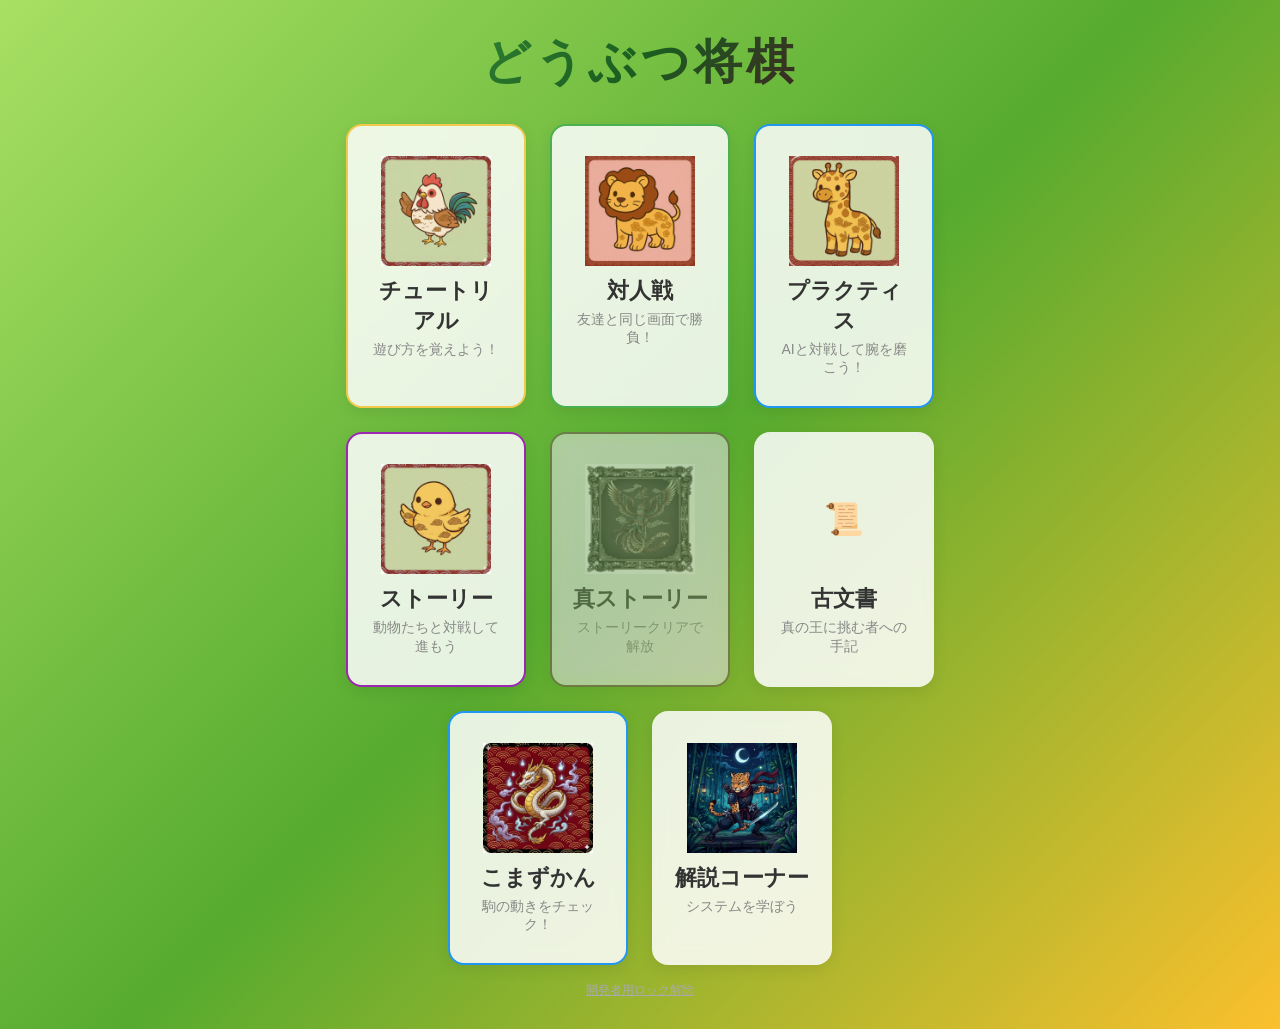
==== Unity/src/DoubutuShogi.html @ 7feb9b8e "Add files via upload 初回アップロード" ====
<!DOCTYPE html>
<html lang="ja">

<head>
    <meta charset="UTF-8">
    <meta name="viewport" content="width=device-width, initial-scale=1.0">
    <title>どうぶつ将棋</title>
    <link rel="stylesheet" href="css/base.css">
    <link rel="stylesheet" href="css/title.css">
    <link rel="stylesheet" href="css/story.css">
    <link rel="stylesheet" href="css/game.css">
    <link rel="stylesheet" href="css/helpers.css">
    <link rel="stylesheet" href="css/tutorial.css">
    <link rel="stylesheet" href="css/gacha.css">
    <link rel="stylesheet" href="css/encyclopedia.css">
    <link rel="stylesheet" href="css/modal.css">
    <link rel="stylesheet" href="css/animations.css">
    <link rel="stylesheet" href="css/layout.css">
    <link rel="stylesheet" href="css/ancient.css">
</head>

<body>
    <!-- タイトル画面 -->
    <div class="title-screen" id="titleScreen">
        <div class="title-title">どうぶつ将棋</div>
        <div class="modes-container">
            <div class="mode-card tutorial" onclick="startTutorialMode()">
                <div class="icon-wrapper">
                    <img src="../assets/images/tikin.webp" alt="Hen">
                </div>
                <div class="mode-label">チュートリアル</div>
                <div class="mode-desc">遊び方を覚えよう！</div>
            </div>
            <div class="mode-card pvp" onclick="startGame('PvP')">
                <div class="icon-wrapper">
                    <img src="../assets/images/lion.webp" alt="Lion">
                </div>
                <div class="mode-label">対人戦</div>
                <div class="mode-desc">友達と同じ画面で勝負！</div>
            </div>
            <div class="mode-card pvai" onclick="showAiLevelSelect()">
                <div class="icon-wrapper">
                    <img src="../assets/images/kirin.webp" alt="Giraffe">
                </div>
                <div class="mode-label">プラクティス</div>
                <div class="mode-desc">AIと対戦して腕を磨こう！</div>
            </div>
            <div class="mode-card story" onclick="startStoryMode()">
                <div class="icon-wrapper">
                    <img src="../assets/images/hiyo.webp" alt="Chick">
                </div>
                <div class="mode-label">ストーリー</div>
                <div class="mode-desc">動物たちと対戦して進もう</div>
            </div>
            <div class="mode-card true-story locked" id="trueStoryCard" onclick="startTrueStoryMode()">
                <div class="icon-wrapper">
                    <!-- アイコンは仮でゴッドを配置 -->
                    <img src="../assets/images/god.webp" alt="God">
                </div>
                <div class="mode-label">真ストーリー</div>
                <div class="mode-desc">ストーリークリアで解放</div>
            </div>

            <div class="mode-card document" onclick="showAncientDocument()">
                <div class="icon-wrapper" style="font-size: 2rem;">📜</div>
                <div class="mode-label">古文書</div>
                <div class="mode-desc">真の王に挑む者への手記</div>
            </div>


            <div class="mode-card encyclopedia" onclick="showEncyclopedia()">
                <div class="icon-wrapper">
                    <img src="../assets/images/ryuou.webp" alt="Ryuo">
                </div>
                <div class="mode-label">こまずかん</div>
                <div class="mode-desc">駒の動きをチェック！</div>
            </div>
            <div class="mode-card guide" onclick="showGuideScreen()">
                <div class="icon-wrapper">
                    <img src="../assets/images/ninja_leopard.webp" alt="Guide">
                </div>
                <div class="mode-label">解説コーナー</div>
                <div class="mode-desc">システムを学ぼう</div>
            </div>
        </div>
        <div class="dev-unlock-area">
            <span class="dev-unlock-link"
                onclick="devUnlock()">開発者用ロック解除</span>
        </div>
    </div>

    <!-- ストーリー進行画面 -->
    <div class="story-screen" id="storyScreen" style="display: none;">
        <h2 id="storyStageTitle" class="story-stage-title">ステージ 1</h2>
        <h3 id="storyEnemyName" class="story-enemy-name">対戦相手の名前</h3>
        <img id="storyEnemyImg" class="story-enemy-img" src="" alt="敵の画像">
        <div class="story-message" id="storyMessage">ここにセリフが入ります。</div>
        <div id="storyCondition" class="story-condition">状況説明がここに入ります</div>
        
        <!-- Helper Selection -->
        <div id="helperSelectionArea" class="helper-selection-area">
            <p id="helperSelectionTitle" class="helper-selection-title">助っ人を選択（最大3つ）</p>
            <div id="helperPool" class="helper-pool">
                <!-- Dynamically populated -->
            </div>
            <div class="helper-selection-status" id="helperSelectionStatus">
                選択中: <span id="selectedHelperCount">0</span> / 3
            </div>
        </div>

        <div class="story-buttons-row">
            <button class="mode-btn story-action-btn" id="storyActionBtn"
                onclick="startStoryBattle()">勝負開始！</button>
            <button class="mode-btn story-alt-btn" id="storyAltBtn"
                style="display: none;">
                別の選択肢
            </button>
            <button class="mode-btn story-back-btn"
                onclick="showTitleScreen()">タイトルへ</button>
        </div>
    </div>

    <!-- AIレベル選択画面 -->
    <div class="level-screen" id="aiLevelScreen" style="display: none;">
        <h2 class="ai-level-title">AIのレベルを選んでください</h2>
        <div class="ai-level-list">
            <button class="level-btn l1" onclick="startFreeAi(1)">レベル 1（弱い）</button>
            <button class="level-btn l2" onclick="startFreeAi(2)">レベル 2（普通）</button>
            <button class="level-btn l3" onclick="startFreeAi(3)">レベル 3（強い）</button>
            <button class="level-btn l4" onclick="startFreeAi(4)">レベル 4（最強）</button>
        </div>
        <button class="level-btn back" onclick="showTitleScreen()">もどる</button>
    </div>

    <!-- ゲーム画面 -->
    <div class="game-container" id="gameContainer">
        
        <!-- チュートリアル：重ならないように上部に配置 -->
        <div id="tutorialOverlay" class="tutorial-panel" style="display: none;">
            <div id="tutorialMessage" class="tutorial-msg">チュートリアルのメッセージがここに出ます</div>
            <button id="tutorialNextBtn" class="tutorial-btn" onclick="nextTutorialStep()">次へ</button>
        </div>

        <div class="main-layout">

        <!-- 左サイドパネル (相手) -->
        <div class="side-panel side-panel-layout">
            <div class="turn-display p2-color turn-label-p2" id="turnLabel2">Player 2 (AI) の番</div>
            <!-- Player 2 (Top) Hand -->
            <div class="hand" id="hand2"></div>
        </div>

        <!-- 中央パネル (盤面とコントロール) -->
        <div class="center-panel center-panel-layout">
            <h1 class="game-title">どうぶつ将棋</h1>


            <div class="turn-display turn-display-main" id="turnDisplay"></div>

            <div class="board-wrapper">
                <div class="board" id="board"></div>
                <div id="boardMessageOverlay"></div>
            </div>

            <div class="game-buttons-area">
                <button class="reset-btn" id="btnRestart" onclick="initGame()">やり直す</button>
                <button class="reset-btn btn-back-to-title"
                    onclick="showTitleScreen()">タイトルに戻る</button>
            </div>
        </div>

        <!-- 右サイドパネル (あなた) -->
        <div class="side-panel side-panel-layout">
            <div class="turn-display p1-color turn-label-p1" id="turnLabel1">Player 1 (あなた) の番</div>
            <!-- Player 1 (Bottom) Hand -->
            <div class="hand" id="hand1"></div>

            <!-- True Story Mode Helpers -->
            <div class="helpers-container helpers-panel" id="helpersContainer">
                <button class="helper-btn" id="btnHelperChick" onclick="useHelper('superChick')"
                    data-tooltip="ひよこ3羽を持ち駒に即追加！物量で攻めよう">
                    <span class="helper-icon">🐣x3</span>
                    スーパーヒヨコ<br>大作戦
                </button>
                <button class="helper-btn" id="btnHelperEradicate" onclick="useHelper('eradicate')"
                    data-tooltip="敵の駒(ライオン以外)を1つ選んで消去。ターン継続">
                    <span class="helper-icon">💥</span>
                    ライオンの<br>滅却
                </button>
                <button class="helper-btn" id="btnHelperPhoenix" onclick="useHelper('phoenix')"
                    data-tooltip="自分のひよこを即にわとりに進化。ターン継続">
                    <span class="helper-icon">🔥</span>
                    フェニックス<br>の羽
                </button>
            </div>

            <!-- True Story Level 4 Exclusive Helpers -->
            <div class="helpers-container helpers-panel" id="level4HelpersContainer">
                <button class="helper-btn" id="btnHelperAwaken" onclick="useHelper('awaken')"
                    data-tooltip="自分のライオンに1度だけ復活能力を付与">
                    <span class="helper-icon">👑</span>
                    王の覚醒<br>（復活付与）
                </button>
                <button class="helper-btn" id="btnHelperTimeStop" onclick="useHelper('timeStop')"
                    data-tooltip="連続でもう一度自分のターンになる！">
                    <span class="helper-icon">⏳</span>
                    神の砂時計
                </button>
                <button class="helper-btn" id="btnHelperReunion" onclick="useHelper('reunion')"
                    data-tooltip="きりん＋ぞうを即持ち駒に追加！">
                    <span class="helper-icon">👪</span>
                    リユニオン<br>（仲間召喚）
                </button>
            </div>
            <!-- Gacha Stock -->
            <div class="gacha-stock-area" id="gachaStockContainer" style="display: none;">
                <div class="stock-title">ガチャストック</div>
                <div class="stock-count-wrap">
                    <span id="gachaStockCount" class="stock-num">0</span>
                    <span class="stock-max" id="maxGachaStock">/ 3</span>
                </div>
                <button class="gacha-use-btn" id="btnUseGachaStock" onclick="useGachaFromStock()">
                    ガチャを回す！
                </button>
            </div>
        </div> <!-- End of right side-panel -->

        </div>

        <!-- 盤面中央メッセージ用 -->
        <div id="messageBoard" class="message-board"></div>
    </div>

    <!-- ガチャ画面 -->
    <div class="story-screen gacha-screen-inner" id="gachaScreen" style="display: none;">
        <h2 id="gachaTitle" class="gacha-title">🎰 コマガチャ 🎰</h2>
        <p id="gachaDesc" class="gacha-desc">次のステージの持ち駒を獲得しよう！</p>
        <div id="gachaResult" class="gacha-result-display">
        </div>
        <div id="gachaResultName" class="gacha-result-name"></div>
        <div id="gachaResultRarity" class="gacha-result-rarity"></div>
        <div id="gachaRollArea" class="gacha-roll-area">
            <button class="mode-btn gacha-roll-btn" id="gachaRollBtn" onclick="rollGacha()">
                ガチャを引く！
            </button>
            <button class="mode-btn gacha-next-btn" id="gachaNextBtn" onclick="proceedAfterGacha()">
                次のステージへ →
            </button>
        </div>
        <div class="gacha-rates-box">
            <b>排出率：</b> ひよこ 40% / ぞう 25% / キリン 15% / 幽霊にわとり 9% / 忍者ヒョウ 4% / タカ 4% / ナイト 2% / 竜王 1%
        </div>
    </div>

    <!-- こまずかん画面 -->
    <div class="story-screen encyclopedia-screen-inner" id="encyclopediaScreen" style="display: none;">
        <h2 class="encyclopedia-title">こまずかん</h2>
        <div class="encyclopedia-layout">
            <!-- 駒リスト -->
            <div id="pieceList" class="encyclopedia-list"></div>
            <!-- 駒詳細 -->
            <div id="pieceDetail" class="encyclopedia-detail"></div>
        </div>
        <button class="mode-btn guide-back-btn" style="margin-top: 15px;" onclick="showTitleScreen()">タイトルへ</button>
    </div>

    <!-- 解説コーナー画面 -->
    <div class="story-screen guide-screen-inner" id="guideScreen" style="display: none;">
        <h2 class="guide-title">📖 解説コーナー 📖</h2>
        
        <div class="guide-content">
            <h3 class="guide-section-gacha">ガチャシステムとは？</h3>
            <p>
                ストーリーモードや真ストーリーモードをクリアすると「ガチャ」を引くことができます。<br>
                ガチャからは、次のステージで最初から手駒として使える「特別な駒」が排出されます。<br>
                敗北時にも「お詫びガチャストック」として獲得できる場合があります。
            </p>
            <ul class="guide-rates-list">
                <li><b>排出率の目安：</b></li>
                <li>ひよこ (40%) / ぞう (25%) / きりん (15%)</li>
                <li>幽霊にわとり (9%) / 忍者ヒョウ (4%) / タカ (4%) / ナイト (2%) / 竜王 (1%)</li>
            </ul>

            <h3 class="guide-section-helper">助っ人システムとは？</h3>
            <p>
                「真ストーリーモード」などで、あらかじめ選んでおいた「助っ人能力」を対局中に強力なサポートとして発動できます。<br>
                各能力は、1回の対局につき1度だけ使用可能です。（自分のターンに右側のボタンから発動します）
            </p>

            <table class="guide-helper-table">
                <tr>
                    <th class="col-name">能力名 (アイコン)</th>
                    <th>効果の詳細</th>
                </tr>
                <tr>
                    <td><b>スーパーヒヨコ大作戦 (🐣x3)</b></td>
                    <td>即座に「ひよこ」3羽を持ち駒に追加します！怒涛の物量作戦が可能に。</td>
                </tr>
                <tr>
                    <td><b>ライオンの滅却 (💥)</b></td>
                    <td>盤上にある<b>敵の駒（ライオン以外）を1つ選んで消し去る</b>ことができます。発動後も自分のターンは続きます。</td>
                </tr>
                <tr>
                    <td><b>フェニックスの羽 (🔥)</b></td>
                    <td>盤上にある自分の「ひよこ」を1つ選んで、即座に「にわとり」に進化させます。発動後も自分のターンは続きます。</td>
                </tr>
                <tr>
                    <td><b>王の覚醒 (👑)</b></td>
                    <td>自分のライオンに<b>「復活」</b>能力を付与します。取られても1度だけ、一番奥の列（復活点）に復活します！</td>
                </tr>
                <tr>
                    <td><b>神の砂時計 (⏳)</b></td>
                    <td>敵の時間を止め、<b>連続でもう一度自分のターン</b>になります！</td>
                </tr>
                <tr>
                    <td><b>リユニオン (👪)</b></td>
                    <td>即座に「きりん」と「ぞう」を持ち駒に追加します。頼もしい仲間が応援に駆けつけます！</td>
                </tr>
            </table>
        </div>
        
        <button class="mode-btn guide-back-btn" onclick="showTitleScreen()">タイトルへ</button>
    </div>

    <!-- 古文書画面（攻略ヒント） -->
    <div class="story-screen ancient-doc-screen-inner" id="ancientDocumentScreen" style="display: none;">
        <h2 class="ancient-doc-title">～ 禁断の古文書 ～</h2>
        <div class="ancient-doc-content">
            <div class="ancient-doc-chapter">
                <h3>第一章：闇の咆哮（ダークフェニックス男）</h3>
                <p>「奴らは『4の刻』ごとに前方に地獄の業火を放つ。ライオンの正面および周囲には絶対に近づいてはならない。だが、奴らの仲間は炎に耐性があるようだ……」</p>
            </div>
            <div class="ancient-doc-chapter">
                <h3>第二章：不死の翼（真フェニックス男）</h3>
                <p>「あの獣は一度討ち取っても、生命の源（初期配置のハートのマス）へと即座に舞い戻り蘇る。完全に息の根を止めるには、二度の決着が必要となる……」</p>
            </div>
            <div class="ancient-doc-chapter">
                <h3>第三章：次元の裁き（真なる王たち）</h3>
                <p>「最深部の王は、幽霊鳥の完璧な護衛陣に守られている。さらに『3の刻』ごとに、己と同じ縦列・横列にある全てを次元の彼方へ消し去る。真っ向勝負は無謀だ……」</p>
            </div>
            <div class="ancient-doc-chapter">
                <h3>第四章：残された希望</h3>
                <p>「時を止める砂時計と、盤上の脅威を直接消し去る力が鍵となる。事前に『空から急襲するタカ』や『障害物を飛び越えるナイト』を揃え、裁きが下る前に一気に王を討て。」</p>
            </div>
        </div>
        <button class="mode-btn guide-back-btn" onclick="showTitleScreen()">タイトルへ戻る</button>
    </div>

    <!-- カスタムモーダル -->
    <div id="customModalOverlay" role="dialog" aria-modal="true">
        <div id="customModalBox">
            <div id="customModalTitle"></div>
            <div id="customModalBody"></div>
            <input id="customModalInput" type="password" placeholder=""
                class="modal-input"
                onkeydown="if(event.key==='Enter') submitModal()">
            <div class="modal-buttons-row">
                <button id="customModalClose" onclick="closeModal()">OK</button>
                <button id="customModalSubmit" onclick="submitModal()"
                    class="modal-submit-btn">送信</button>
            </div>
        </div>
    </div>

    <script src="constants.js"></script>
    <script src="data_story.js"></script>

    <script src="state.js"></script>
    <script src="logic_special.js"></script>
    <script src="logic_tutorial.js"></script>


    <script src="logic_moves.js"></script>
    <script src="logic_helpers.js"></script>
    <script src="logic.js"></script>
    <script src="audio.js"></script>
    <script src="ai.js"></script>
    <script src="ui_common.js"></script>
    <script src="ui_gacha.js"></script>
    <script src="ui_story.js"></script>
    <script src="ui_encyclopedia.js"></script>
    <script src="ui.js"></script>
    <script src="input.js"></script>
    <script src="screen.js"></script>
    <script src="init.js"></script>
</body>


</html>
---- Unity/src/css/base.css ----
/* ===== どうぶつ将棋 - Stylesheet ===== */

/* --- Global Reset & Base --- */
* {
    margin: 0;
    padding: 0;
    box-sizing: border-box;
}

body {
    font-family: 'Segoe UI', 'Meiryo', 'Yu Gothic', sans-serif;
    /* 森の奥行きを感じさせるグラデーション（黄緑 -> 緑 -> 黄色） */
    background: linear-gradient(135deg, #a8e063 0%, #56ab2f 50%, #fbc02d 100%);
    min-height: 100vh;
    display: flex;
    justify-content: center;
    align-items: center;
    overflow-x: hidden;
    color: #2e3d23;
}
---- Unity/src/css/title.css ----
/* --- Title Screen --- */
.title-screen {
    display: flex;
    flex-direction: column;
    align-items: center;
    padding: 30px 20px;
    width: 100%;
    max-width: 900px;
}

.title-title {
    font-size: 48px;
    font-weight: 900;
    /* 木の幹や葉っぱを意識した色 */
    background: linear-gradient(135deg, #2e7d32, #1b5e20, #3e2723);
    -webkit-background-clip: text;
    -webkit-text-fill-color: transparent;
    background-clip: text;
    text-shadow: none;
    margin-bottom: 30px;
    letter-spacing: 4px;
}

.modes-container {
    display: flex;
    flex-wrap: wrap;
    justify-content: center;
    gap: 24px;
    width: 100%;
    max-width: 640px;
    margin: 0 auto;
}

.mode-card {
    background: rgba(255, 255, 255, 0.85);
    backdrop-filter: blur(10px);
    border-radius: 16px;
    padding: 30px 20px;
    width: 180px;
    text-align: center;
    cursor: pointer;
    transition: all 0.3s ease;
    border: 2px solid transparent;
    box-shadow: 0 4px 15px rgba(0, 0, 0, 0.08);
}

.mode-card:hover {
    transform: translateY(-5px);
    box-shadow: 0 8px 25px rgba(0, 0, 0, 0.15);
}

.mode-card.tutorial { border-color: #f2c94c; }
.mode-card.tutorial:hover { background: #fffde7; }

.mode-card.pvp { border-color: #4CAF50; }
.mode-card.pvp:hover { background: #e8f5e9; }

.mode-card.pvai { border-color: #2196F3; }
.mode-card.pvai:hover { background: #e3f2fd; }

.mode-card.story { border-color: #9C27B0; }
.mode-card.story:hover { background: #f3e5f5; }

.mode-card.true-story { border-color: #d32f2f; }
.mode-card.true-story:hover { background: #ffebee; }

.mode-card.encyclopedia { border-color: #2196F3; }
.mode-card.encyclopedia:hover { background: #e3f2fd; }

.mode-card.locked {
    opacity: 0.5;
    filter: grayscale(0.8);
    cursor: not-allowed;
    pointer-events: none;
}
.mode-card.locked:hover {
    transform: none;
    box-shadow: 0 4px 15px rgba(0, 0, 0, 0.08);
}

.icon-wrapper {
    width: 110px;
    height: 110px;
    margin: 0 auto 10px;
    display: flex;
    align-items: center;
    justify-content: center;
}

.icon-wrapper img {
    max-width: 100%;
    max-height: 100%;
    object-fit: contain;
}

.mode-label {
    font-size: 22px;
    font-weight: 700;
    color: #333;
    margin-bottom: 4px;
}

.mode-desc {
    font-size: 14px;
    color: #888;
    line-height: 1.3;
}

/* --- Level Select Screen --- */
.level-screen {
    display: flex;
    flex-direction: column;
    align-items: center;
    padding: 30px 20px;
    width: 100%;
    max-width: 500px;
    background: rgba(255, 255, 255, 0.9);
    backdrop-filter: blur(10px);
    border-radius: 20px;
    box-shadow: 0 8px 32px rgba(0, 0, 0, 0.1);
}

.level-btn {
    width: 300px;
    padding: 18px;
    margin: 8px 0;
    font-size: 20px;
    font-weight: 600;
    border: none;
    border-radius: 10px;
    cursor: pointer;
    transition: all 0.2s ease;
    color: white;
}

.level-btn:hover {
    transform: scale(1.03);
    box-shadow: 0 4px 12px rgba(0, 0, 0, 0.2);
}

.level-btn.l1 { background: linear-gradient(135deg, #66bb6a, #43a047); }
.level-btn.l2 { background: linear-gradient(135deg, #42a5f5, #1e88e5); }
.level-btn.l3 { background: linear-gradient(135deg, #ffa726, #f57c00); }
.level-btn.l4 { background: linear-gradient(135deg, #ef5350, #c62828); }
.level-btn.back {
    background: #9e9e9e;
    margin-top: 15px;
}

/* --- Mode Button --- */
.mode-btn {
    padding: 15px 30px;
    font-size: 20px;
    font-weight: 600;
    border: none;
    border-radius: 8px;
    cursor: pointer;
    color: white;
    transition: all 0.2s ease;
}

.mode-btn:hover {
    opacity: 0.9;
    transform: scale(1.02);
}
---- Unity/src/css/story.css ----
/* --- Story Screen --- */
.story-screen {
    display: flex;
    flex-direction: column;
    align-items: center;
    padding: 30px 20px;
    width: 100%;
    max-width: 800px;
    background: rgba(255, 255, 255, 0.9);
    backdrop-filter: blur(10px);
    border-radius: 20px;
    box-shadow: 0 8px 32px rgba(0, 0, 0, 0.1);
}

.story-enemy-img {
    width: 280px;
    height: 280px;
    object-fit: contain;
    margin-bottom: 15px;
    border-radius: 12px;
}

.story-message {
    font-size: 18px;
    color: #333;
    line-height: 1.6;
    text-align: left;
    padding: 20px 25px;
    background: #f5f5f5;
    border-radius: 10px;
    margin-bottom: 10px;
    width: 100%;
}

.story-condition {
    font-size: 16px;
    color: #e65100;
    background: #fff3e0;
    padding: 10px;
    border-radius: 8px;
    border: 1px solid #ffcc02;
    width: 100%;
    text-align: center;
    margin-top: 8px;
}
---- Unity/src/css/game.css ----
/* --- Game Container --- */
.game-container {
    display: none;
    flex-direction: column;
    align-items: center;
    justify-content: center;
    padding: 10px;
    width: 100%;
    max-width: 1200px;
    position: relative;
    min-height: 90vh;
}

.main-layout {
    display: flex;
    flex-direction: row;
    align-items: flex-start;
    justify-content: center;
    gap: 40px;
    width: 100%;
}

/* --- Side Panels --- */
.side-panel {
    min-width: 180px;
    max-width: 250px;
}

/* --- Center Panel --- */
.center-panel {
    display: flex;
    flex-direction: column;
    align-items: center;
}

/* --- Board --- */
.board {
    display: grid;
    grid-template-columns: repeat(3, 110px);
    grid-template-rows: repeat(4, 110px);
    gap: 3px;
    background: #4e342e; /* より自然な木の色 */
    border: 6px solid #3e2723;
    border-radius: 12px;
    padding: 6px;
    box-shadow: 0 8px 25px rgba(0, 0, 0, 0.4);
}

/* 5行特殊盤面（真レベル5：ラストライオン） */
.board.board-5rows {
    background: linear-gradient(135deg, #1a0033, #2d004d, #1a0033);
    border-color: #6a1b9a;
    box-shadow: 0 0 30px rgba(106, 27, 154, 0.5), 0 8px 25px rgba(0, 0, 0, 0.4);
}

.cell {
    width: 110px;
    height: 110px;
    background: linear-gradient(145deg, #ffecb3, #ffe082);
    display: flex;
    align-items: center;
    justify-content: center;
    cursor: pointer;
    position: relative;
    transition: background-color 0.15s ease;
    border-radius: 2px;
}

.cell img {
    width: 95px !important;
    height: 95px !important;
}

.cell:hover {
    background: linear-gradient(145deg, #fff8e1, #ffecb3);
}

.cell.selected {
    background: linear-gradient(145deg, #a5d6a7, #81c784) !important;
    box-shadow: inset 0 0 8px rgba(56, 142, 60, 0.5);
}

.cell.valid-move {
    background: radial-gradient(circle, rgba(33, 150, 243, 0.4) 30%, transparent 70%), linear-gradient(145deg, #ffecb3, #ffe082);
}

.cell.valid-move::after {
    content: '';
    position: absolute;
    width: 20px;
    height: 20px;
    background: rgba(33, 150, 243, 0.5);
    border-radius: 50%;
}

/* --- Player 2 Piece Flip --- */
.player2-piece {
    transform: rotate(180deg);
}

/* --- Hands --- */
.hand {
    display: flex;
    flex-direction: column;
    align-items: center;
    gap: 6px;
    padding: 10px;
    background: rgba(255, 255, 255, 0.7);
    backdrop-filter: blur(5px);
    border-radius: 12px;
    min-height: 80px;
    min-width: 90px;
    box-shadow: 0 2px 8px rgba(0, 0, 0, 0.08);
}

.hand-label {
    font-size: 11px;
    font-weight: 700;
    color: #666;
    text-align: center;
    margin-bottom: 4px;
    white-space: nowrap;
}

.hand-piece {
    width: 75px;
    height: 75px;
    display: flex;
    align-items: center;
    justify-content: center;
    background: #fff9c4;
    border: 2px solid #f9a825;
    border-radius: 8px;
    cursor: pointer;
    transition: all 0.2s ease;
}

.hand-piece:hover {
    transform: scale(1.1);
    box-shadow: 0 3px 10px rgba(0, 0, 0, 0.15);
}

.hand-piece.selected {
    background: #a5d6a7 !important;
    border-color: #388e3c !important;
    box-shadow: 0 0 10px rgba(56, 142, 60, 0.4);
}

/* --- Turn Display --- */
.turn-display {
    font-size: 24px;
    font-weight: 700;
    padding: 8px 16px;
    border-radius: 8px;
    text-align: center;
    min-width: 200px;
}

.p1-color {
    color: #1565c0;
}

.p2-color {
    color: #c62828;
}

.ai-indicator {
    color: #c62828;
    animation: pulse-text 1s infinite;
}

/* --- Subtitle --- */
.subtitle {
    font-size: 13px;
    color: #888;
    text-align: center;
}

/* --- Reset Button --- */
.reset-btn {
    padding: 10px 24px;
    font-size: 15px;
    font-weight: 600;
    /* 森テーマ：葉の緑 */
    background-color: #689f38;
    color: white;
    border: none;
    border-radius: 8px;
    cursor: pointer;
    transition: all 0.2s ease;
    box-shadow: 0 4px 10px rgba(104, 159, 56, 0.3);
}

.helper-icon {
    font-size: 24px;
    margin-bottom: 4px;
}

/* --- Board Message Overlay --- */
#boardMessageOverlay {
    display: none;
    position: absolute;
    top: 50%;
    left: 50%;
    transform: translate(-50%, -50%);
    background: rgba(0, 0, 0, 0.85);
    color: #fff;
    padding: 16px 32px;
    border-radius: 12px;
    font-size: 20px;
    font-weight: 700;
    z-index: 50;
    text-align: center;
    pointer-events: none;
    white-space: nowrap;
    animation: fadeIn 0.3s ease;
}

/* --- Responsive --- */
@media (max-width: 900px) {
    .game-container {
        flex-direction: column;
        align-items: center;
        gap: 15px;
    }

    .main-layout {
        flex-direction: column;
        align-items: center;
        gap: 20px;
    }

    .side-panel {
        flex-direction: row !important;
        max-width: 100%;
        justify-content: center;
    }

    .hand {
        flex-direction: row;
        flex-wrap: wrap;
        min-height: auto;
    }

    .helpers-container {
        flex-direction: row !important;
        flex-wrap: wrap;
        justify-content: center;
    }
}
---- Unity/src/css/helpers.css ----
.reset-btn:hover {
    opacity: 0.9;
    transform: scale(1.02);
}

/* --- Helper Buttons --- */
.helpers-container {
    display: flex;
    flex-direction: column;
    gap: 10px;
}

.helper-btn {
    display: flex;
    flex-direction: column;
    align-items: center;
    padding: 10px 14px;
    background: white;
    border: 2px solid #ccc;
    border-radius: 10px;
    cursor: pointer;
    font-size: 12px;
    font-weight: 600;
    color: #333;
    transition: all 0.2s ease;
    text-align: center;
    line-height: 1.3;
    position: relative;
}

.helper-btn:hover {
    border-color: #8bc34a;
    background: #f1f8e9;
    transform: translateY(-2px);
    box-shadow: 0 4px 8px rgba(0,0,0,0.3);
}

.helper-btn.used {
    filter: grayscale(1) invert(0.1);
    opacity: 0.4;
    background: #e0e0e0 !important;
    cursor: not-allowed;
    text-decoration: line-through;
    pointer-events: none;
    border-color: #999 !important;
}

/* ===== ヘルパーボタン ツールチップ ===== */
.helper-btn::after {
    content: attr(data-tooltip);
    display: block;
    position: absolute;
    left: 110%;
    top: 50%;
    transform: translateY(-50%);
    background: rgba(30, 30, 30, 0.92);
    color: #fff;
    padding: 8px 12px;
    border-radius: 8px;
    font-size: 12px;
    font-weight: 400;
    pointer-events: none;
    opacity: 0;
    transition: opacity 0.18s ease;
    z-index: 200;
    line-height: 1.5;
    max-width: 200px;
    white-space: normal;
    text-decoration: none;
}

.helper-btn:hover::after {
    opacity: 1;
}

/* ===== ヘルパー操作ガイド表示 ===== */
.helper-instruction {
    font-size: 13px;
    color: #e65100;
    background: #fff3e0;
    border: 1px solid #ffb74d;
    border-radius: 6px;
    padding: 5px 10px;
    margin-top: 6px;
    animation: pulse-text 1.5s infinite;
    text-align: center;
}
---- Unity/src/css/tutorial.css ----
/* --- Tutorial Highlight --- */
.tutorial-highlight {
    position: absolute;
    top: 0;
    left: 0;
    right: 0;
    bottom: 0;
    border: 3px solid #f2c94c;
    border-radius: 4px;
    animation: pulse-highlight 1s infinite;
    pointer-events: none;
    z-index: 3;
}

.tutorial-arrow {
    position: absolute;
    font-size: 28px;
    animation: bounce-arrow 0.8s infinite;
    pointer-events: none;
    z-index: 4;
    left: 50%;
    transform: translateX(-50%);
}

/* --- Tutorial Panel (Restructured) --- */
.tutorial-panel {
    width: 100%;
    max-width: 500px;
    background-color: #fff9e6;
    border: 3px solid #f2c94c;
    border-radius: 12px;
    padding: 15px;
    margin: 0 auto 20px auto;
    text-align: center;
    box-shadow: 0 4px 15px rgba(0,0,0,0.2);
    animation: slideDown 0.3s ease-out;
}

.tutorial-msg {
    font-size: 16px;
    color: #333;
    line-height: 1.5;
    font-weight: bold;
    margin-bottom: 12px;
}

.tutorial-btn {
    background-color: #f2c94c;
    color: #333;
    border: none;
    padding: 8px 25px;
    font-size: 16px;
    font-weight: bold;
    border-radius: 6px;
    cursor: pointer;
    transition: all 0.2s;
    box-shadow: 0 2px 4px rgba(0,0,0,0.1);
}

.tutorial-btn:hover {
    background-color: #e2b93c;
    transform: translateY(-2px);
}
---- Unity/src/css/gacha.css ----
/* --- Gacha Stock UI --- */
.gacha-stock-area {
    margin-top: 20px;
    background: linear-gradient(135deg, #f3e5f5, #e1f5fe);
    border: 2px solid #e040fb;
    border-radius: 14px;
    padding: 12px;
    display: flex;
    flex-direction: column;
    align-items: center;
    gap: 8px;
    box-shadow: 0 4px 10px rgba(224, 64, 251, 0.15);
    width: 100%;
}

.stock-title {
    font-size: 12px;
    font-weight: 800;
    color: #7b1fa2;
    text-transform: uppercase;
}

.stock-count-wrap {
    display: flex;
    align-items: baseline;
    gap: 2px;
}

.stock-num {
    font-size: 28px;
    font-weight: 900;
    color: #e040fb;
}

.stock-max {
    font-size: 14px;
    color: #888;
}

.gacha-use-btn {
    background: linear-gradient(135deg, #e040fb, #7c4dff);
    color: white;
    border: none;
    border-radius: 8px;
    padding: 8px 15px;
    font-size: 14px;
    font-weight: 700;
    cursor: pointer;
    transition: all 0.2s;
    box-shadow: 0 3px 8px rgba(224, 64, 251, 0.3);
    width: 100%;
}

.gacha-use-btn:disabled {
    background: #ccc;
    cursor: not-allowed;
    box-shadow: none;
}

.pulse-animation {
    animation: pulse-button 1.5s infinite;
}

@keyframes pulse-button {
    0% { transform: scale(1); box-shadow: 0 0 0 0 rgba(224, 64, 251, 0.7); }
    70% { transform: scale(1.05); box-shadow: 0 0 0 10px rgba(224, 64, 251, 0); }
    100% { transform: scale(1); box-shadow: 0 0 0 0 rgba(224, 64, 251, 0); }
}

@keyframes slideDown {
    from { transform: translateY(-20px); opacity: 0; }
    to { transform: translateY(0); opacity: 1; }
}

/* --- Gacha Animations --- */
.gacha-card-container {
    perspective: 1000px;
    width: 120px;
    height: 120px;
    margin: 20px auto;
    position: relative;
    z-index: 10;
}

.gacha-card {
    width: 100%;
    height: 100%;
    position: relative;
    transition: transform 0.6s cubic-bezier(0.175, 0.885, 0.32, 1.275);
    transform-style: preserve-3d;
}

.gacha-card.flipped {
    transform: rotateY(180deg);
}

.gacha-card.shaking {
    animation: gacha-shake 0.1s infinite;
}

@keyframes gacha-shake {
    0% { transform: translate(2px, 1px) rotate(0deg); }
    50% { transform: translate(-1px, -2px) rotate(-1deg); }
    100% { transform: translate(-3px, 0px) rotate(1deg); }
}

.gacha-card-front, .gacha-card-back {
    width: 100%;
    height: 100%;
    position: absolute;
    backface-visibility: hidden;
    display: flex;
    align-items: center;
    justify-content: center;
    border-radius: 12px;
    box-shadow: 0 6px 20px rgba(0,0,0,0.4);
}

.gacha-card-front {
    background: linear-gradient(135deg, #1a237e, #3949ab);
    color: #ffd700;
    font-size: 50px;
    font-weight: bold;
    border: 4px solid #ffd700;
    text-shadow: 0 2px 4px rgba(0,0,0,0.5);
}

.gacha-card-back {
    background: #fff;
    transform: rotateY(180deg);
    border: 4px solid #ccc;
}

.gacha-glow {
    position: absolute;
    top: 50%;
    left: 50%;
    width: 300px;
    height: 300px;
    margin-left: -150px;
    margin-top: -150px;
    border-radius: 50%;
    opacity: 0;
    pointer-events: none;
    z-index: -1;
    transition: opacity 0.5s ease;
}

.gacha-glow.active {
    opacity: 1;
    animation: spin-glow 5s linear infinite;
}

@keyframes spin-glow {
    from { transform: rotate(0deg); }
    to { transform: rotate(360deg); }
}

.glow-LEGENDARY { background: radial-gradient(circle, rgba(255,152,0,0.9) 0%, transparent 60%); }
.glow-EPIC { background: radial-gradient(circle, rgba(156,39,176,0.9) 0%, transparent 60%); }
.glow-SUPER-RARE { background: radial-gradient(circle, rgba(244,67,54,0.9) 0%, transparent 60%); }
.glow-RARE { background: radial-gradient(circle, rgba(33,150,243,0.9) 0%, transparent 60%); }
.glow-COMMON { background: radial-gradient(circle, rgba(76,175,80,0.8) 0%, transparent 60%); }
.glow-NORMAL { background: radial-gradient(circle, rgba(158,158,158,0.6) 0%, transparent 60%); }
---- Unity/src/css/encyclopedia.css ----
/* --- Encyclopedia Styles --- */
.piece-card {
    display: flex;
    align-items: center;
    padding: 10px;
    margin-bottom: 8px;
    background: #f9f9f9;
    border-radius: 8px;
    cursor: pointer;
    transition: all 0.2s ease;
    border: 2px solid transparent;
}

.piece-card:hover {
    background: #f1f8e9;
    transform: translateX(5px);
}

.piece-card.active {
    background: #e1f5fe;
    border-color: #2196F3;
}

.piece-card img {
    width: 40px;
    height: 40px;
    margin-right: 12px;
}

.piece-name {
    font-size: 16px;
    font-weight: bold;
}

.detail-header {
    display: flex;
    align-items: center;
    gap: 15px;
    margin-bottom: 15px;
}

.detail-img {
    width: 80px;
    height: 80px;
}

.detail-title {
    font-size: 28px;
    color: #333;
}

.detail-desc {
    font-size: 16px;
    color: #666;
    line-height: 1.6;
    margin-bottom: 20px;
}

.movement-preview-container {
    background: #f5f5f5;
    padding: 15px;
    border-radius: 12px;
    text-align: center;
}

.movement-label {
    font-size: 14px;
    font-weight: bold;
    color: #888;
    margin-bottom: 10px;
}

.movement-grid {
    display: grid;
    grid-template-columns: repeat(5, 1fr);
    gap: 2px;
    width: 200px;
    height: 200px;
    margin: 0 auto;
}
---- Unity/src/css/modal.css ----
/* ===== カスタムモーダル ===== */
#customModalOverlay {
    display: none;
    position: fixed;
    inset: 0;
    background: rgba(0, 0, 0, 0.55);
    z-index: 9000;
    justify-content: center;
    align-items: center;
    backdrop-filter: blur(4px);
    animation: fadeInOverlay 0.2s ease;
}

#customModalOverlay.active {
    display: flex;
}

@keyframes fadeInOverlay {
    from { opacity: 0; }
    to   { opacity: 1; }
}

#customModalBox {
    background: rgba(255, 255, 255, 0.97);
    border-radius: 20px;
    padding: 32px 36px;
    max-width: 480px;
    width: 90%;
    box-shadow: 0 16px 48px rgba(0, 0, 0, 0.28);
    animation: modalPop 0.25s cubic-bezier(0.34, 1.56, 0.64, 1);
    text-align: center;
}

@keyframes modalPop {
    from { transform: scale(0.85); opacity: 0; }
    to   { transform: scale(1);    opacity: 1; }
}

#customModalTitle {
    font-size: 22px;
    font-weight: 800;
    color: #2e3d23;
    margin-bottom: 14px;
}

#customModalBody {
    font-size: 16px;
    color: #444;
    line-height: 1.65;
    margin-bottom: 24px;
}

#customModalClose {
    background: linear-gradient(135deg, #56ab2f, #a8e063);
    color: white;
    border: none;
    border-radius: 10px;
    padding: 12px 36px;
    font-size: 16px;
    font-weight: 700;
    cursor: pointer;
    transition: all 0.2s ease;
    box-shadow: 0 4px 12px rgba(86, 171, 47, 0.35);
}

#customModalClose:hover {
    transform: scale(1.05);
    box-shadow: 0 6px 18px rgba(86, 171, 47, 0.5);
}
---- Unity/src/css/animations.css ----
/* --- Gacha --- */
#gachaScreen {
    text-align: center;
}

/* --- Animations --- */
@keyframes pulse-highlight {
    0%, 100% {
        opacity: 1;
        box-shadow: 0 0 8px rgba(242, 201, 76, 0.6);
    }
    50% {
        opacity: 0.5;
        box-shadow: 0 0 16px rgba(242, 201, 76, 0.9);
    }
}

@keyframes pulse-text {
    0%, 100% { opacity: 1; }
    50% { opacity: 0.5; }
}

@keyframes bounce-arrow {
    0%, 100% { transform: translateX(-50%) translateY(0); }
    50% { transform: translateX(-50%) translateY(-8px); }
}

@keyframes fadeIn {
    from { opacity: 0; transform: translate(-50%, -50%) scale(0.9); }
    to { opacity: 1; transform: translate(-50%, -50%) scale(1); }
}

/* --- New Visual Effects --- */
@keyframes shake {
    0% { transform: translate(1px, 1px) rotate(0deg); }
    10% { transform: translate(-1px, -2px) rotate(-1deg); }
    20% { transform: translate(-3px, 0px) rotate(1deg); }
    30% { transform: translate(3px, 2px) rotate(0deg); }
    40% { transform: translate(1px, -1px) rotate(1deg); }
    50% { transform: translate(-1px, 2px) rotate(-1deg); }
    60% { transform: translate(-3px, 1px) rotate(0deg); }
    70% { transform: translate(3px, 1px) rotate(-1deg); }
    80% { transform: translate(-1px, -1px) rotate(1deg); }
    90% { transform: translate(1px, 2px) rotate(0deg); }
    100% { transform: translate(1px, -2px) rotate(-1deg); }
}

.shake {
    animation: shake 0.3s cubic-bezier(.36,.07,.19,.97) both;
}

@keyframes capture-slash {
    0% { transform: scale(0.1) rotate(45deg); opacity: 1; }
    50% { transform: scale(1.5) rotate(45deg); opacity: 1; }
    100% { transform: scale(2) rotate(45deg); opacity: 0; }
}

.capture-effect {
    position: absolute;
    top: 50%;
    left: 50%;
    width: 60px;
    height: 4px;
    background: #ff3d00;
    box-shadow: 0 0 10px #ff9e80, 0 0 20px #ff3d00;
    border-radius: 4px;
    margin-left: -30px;
    margin-top: -2px;
    z-index: 100;
    pointer-events: none;
    animation: capture-slash 0.25s ease-out forwards;
}
.capture-effect::after {
    content: '';
    position: absolute;
    top: 0; left: 0; right: 0; bottom: 0;
    background: inherit;
    box-shadow: inherit;
    border-radius: inherit;
    transform: rotate(90deg);
}

@keyframes aura-glow {
    0% { transform: scale(0.5); opacity: 0.8; }
    50% { transform: scale(1.2); opacity: 1; }
    100% { transform: scale(1.5); opacity: 0; }
}

.promotion-aura {
    position: absolute;
    top: 50%;
    left: 50%;
    width: 80px;
    height: 80px;
    background: radial-gradient(circle, rgba(255,235,59,0.8) 0%, rgba(255,235,59,0) 70%);
    margin-left: -40px;
    margin-top: -40px;
    z-index: 90;
    pointer-events: none;
    animation: aura-glow 0.4s ease-out forwards;
}

.animating-piece {
    transition: transform 0.25s ease-in-out;
    z-index: 80;
    pointer-events: none;
}

/* --- Story Animations --- */
@keyframes slide-in-left {
    from { transform: translateX(-50px); opacity: 0; }
    to { transform: translateX(0); opacity: 1; }
}
.slide-in-left {
    animation: slide-in-left 0.4s cubic-bezier(0.25, 1, 0.5, 1) forwards;
}
---- Unity/src/css/layout.css ----
/* ===== Layout utilities extracted from inline styles ===== */

/* --- Story Screen --- */
.story-stage-title {
    color: #9C27B0;
    margin-bottom: 5px;
}

.story-enemy-name {
    color: #666;
    margin-top: 0;
    margin-bottom: 20px;
}

.story-condition-area {
    font-size: 16px;
    color: #e65100;
}

/* --- Helper Selection Area --- */
.helper-selection-area {
    display: none;
    flex-direction: column;
    align-items: center;
    width: 100%;
    margin-top: 15px;
    border-top: 1px solid #ddd;
    padding-top: 15px;
}

.helper-selection-title {
    font-weight: bold;
    margin-bottom: 10px;
}

.helper-pool {
    display: flex;
    gap: 10px;
    flex-wrap: wrap;
    justify-content: center;
}

.helper-selection-status {
    margin-top: 10px;
    font-size: 12px;
    color: #666;
}

/* --- Story Action Buttons --- */
.story-buttons-row {
    display: flex;
    gap: 10px;
    margin-top: 20px;
}

.story-action-btn {
    background-color: #4CAF50;
    width: auto;
    font-size: 20px;
}

.story-alt-btn {
    background-color: #2196F3;
    width: auto;
    font-size: 20px;
}

.story-back-btn {
    background-color: #777;
    width: auto;
    font-size: 20px;
}

/* --- AI Level Screen --- */
.ai-level-title {
    color: #333;
    margin-bottom: 20px;
}

.ai-level-list {
    display: flex;
    flex-direction: column;
    align-items: center;
}

/* --- Game Screen Layout --- */
.side-panel-layout {
    display: flex;
    flex-direction: column;
    align-items: center;
    gap: 15px;
}

.center-panel-layout {
    display: flex;
    flex-direction: column;
    align-items: center;
}

.game-title {
    margin: 0 0 5px 0;
    font-size: 36px;
}

/* --- Endless Status Bar --- */
.endless-status-bar {
    display: none;
    text-align: center;
    margin-bottom: 5px;
}

.endless-floor-label {
    font-size: 14px;
    font-weight: bold;
}

.endless-hp-track {
    width: 200px;
    height: 10px;
    background: #ddd;
    border-radius: 5px;
    margin: 5px auto;
    overflow: hidden;
}

.endless-hp-fill {
    width: 100%;
    height: 100%;
    background: linear-gradient(to right, #f44336, #ffeb3b);
    transition: width 0.3s;
}

/* --- Turn Display --- */
.turn-display-main {
    margin: 0 0 10px 0;
}

.turn-label-p2 {
    display: none;
    margin: 0;
    padding: 10px 20px;
    text-align: center;
}

.turn-label-p1 {
    margin: 0;
    padding: 10px 20px;
    text-align: center;
}

/* --- Board Wrapper --- */
.board-wrapper {
    position: relative;
}

/* --- Game Buttons --- */
.game-buttons-area {
    margin-top: 20px;
}

.btn-back-to-title {
    background-color: #2196F3;
    margin-left: 10px;
}

/* --- Helpers Container --- */
.helpers-panel {
    display: none;
    flex-direction: column;
    gap: 10px;
    margin-top: 10px;
}

/* --- Message Board Overlay --- */
.message-board {
    display: none;
    position: absolute;
    top: 50%;
    left: 50%;
    transform: translate(-50%, -50%);
    background: rgba(0,0,0,0.8);
    color: white;
    padding: 20px 40px;
    border-radius: 10px;
    font-size: 24px;
    font-weight: bold;
    z-index: 100;
    text-align: center;
    pointer-events: none;
}

/* --- Gacha Screen --- */
.gacha-screen-inner {
    max-width: 500px;
}

.gacha-title {
    color: #e040fb;
    margin-bottom: 5px;
}

.gacha-desc {
    color: #666;
    font-size: 14px;
    margin-bottom: 15px;
}

.gacha-result-display {
    font-size: 70px;
    min-height: 90px;
    display: flex;
    align-items: center;
    justify-content: center;
    animation: pulse-highlight 1s infinite;
}

.gacha-result-name {
    font-size: 22px;
    font-weight: bold;
    color: #333;
    margin: 10px 0;
}

.gacha-result-rarity {
    font-size: 14px;
    margin-bottom: 20px;
}

.gacha-roll-area {
    display: flex;
    flex-direction: column;
    align-items: center;
    gap: 10px;
    width: 100%;
}

.gacha-roll-btn {
    background: linear-gradient(135deg, #e040fb, #7c4dff);
    color: white;
    font-size: 22px;
    padding: 14px 40px;
    border: none;
    border-radius: 12px;
    cursor: pointer;
    box-shadow: 0 4px 15px rgba(224,64,251,0.4);
    transition: all 0.2s;
}

.gacha-next-btn {
    display: none;
    background-color: #4CAF50;
    font-size: 18px;
    padding: 10px 30px;
    border: none;
    border-radius: 8px;
    color: white;
    cursor: pointer;
}

.gacha-rates-box {
    margin-top: 20px;
    padding: 12px;
    background: #f5f5f5;
    border-radius: 8px;
    text-align: left;
    width: 100%;
    box-sizing: border-box;
    font-size: 12px;
    color: #888;
}

/* --- Encyclopedia Screen --- */
.encyclopedia-screen-inner {
    max-width: 800px;
    height: 90vh;
}

.encyclopedia-title {
    color: #2196F3;
    margin-bottom: 10px;
}

.encyclopedia-layout {
    display: flex;
    gap: 20px;
    width: 100%;
    height: 100%;
    overflow: hidden;
}

.encyclopedia-list {
    flex: 1;
    overflow-y: auto;
    background: #fff;
    padding: 10px;
    border-radius: 10px;
    border: 1px solid #ddd;
}

.encyclopedia-detail {
    flex: 2;
    background: #fff;
    padding: 15px;
    border-radius: 10px;
    border: 1px solid #ddd;
    text-align: left;
}

/* --- Guide Screen --- */
.guide-screen-inner {
    max-width: 800px;
    height: 90vh;
    overflow-y: auto;
}

.guide-title {
    color: #4CAF50;
    margin-bottom: 20px;
}

.guide-content {
    text-align: left;
    width: 100%;
    padding: 0 20px;
    box-sizing: border-box;
}

.guide-section-gacha {
    color: #ff9800;
    border-bottom: 2px solid #ff9800;
    padding-bottom: 5px;
}

.guide-section-helper {
    color: #2196F3;
    border-bottom: 2px solid #2196F3;
    padding-bottom: 5px;
    margin-top: 30px;
}

.guide-rates-list {
    font-size: 14px;
    color: #555;
    background: #f9f9f9;
    padding: 10px 30px;
    border-radius: 8px;
}

.guide-helper-table {
    width: 100%;
    border-collapse: collapse;
    margin-top: 10px;
    font-size: 14px;
    background: #fff;
}

.guide-helper-table th {
    background-color: #e3f2fd;
    border: 1px solid #bbdefb;
    padding: 10px;
}

.guide-helper-table td {
    border: 1px solid #eee;
    padding: 10px;
}

.guide-helper-table .col-name {
    width: 35%;
}

.guide-back-btn {
    background-color: #777;
    margin-top: 30px;
}

/* --- Modal Input --- */
.modal-input {
    display: none;
    margin-bottom: 16px;
    padding: 10px 14px;
    border-radius: 8px;
    border: 1.5px solid #ccc;
    font-size: 16px;
    width: 100%;
    box-sizing: border-box;
    outline: none;
}

.modal-buttons-row {
    display: flex;
    gap: 10px;
    justify-content: center;
}

.modal-submit-btn {
    display: none;
    background: linear-gradient(135deg, #2196F3, #1565c0);
    color: white;
    border: none;
    border-radius: 10px;
    padding: 12px 36px;
    font-size: 16px;
    font-weight: 700;
    cursor: pointer;
}

/* --- Dev Unlock --- */
.dev-unlock-area {
    text-align: center;
    margin-top: 15px;
}

.dev-unlock-link {
    font-size: 12px;
    color: #aaa;
    cursor: pointer;
    text-decoration: underline;
}
---- Unity/src/css/ancient.css ----
.ancient-doc-screen-inner {
    /* 少し暗めのファンタジー風背景色 */
    background-color: #1c1815;
    color: #d4c4a8;
    font-family: "Yu Mincho", "MS Mincho", serif;
    padding: 40px;
    box-sizing: border-box;
    overflow-y: auto;
    text-align: left;
}

.ancient-doc-title {
    font-size: 2.2rem;
    text-align: center;
    border-bottom: 2px solid #5a4b31;
    margin-bottom: 30px;
    padding-bottom: 15px;
    color: #f0e6d2;
    letter-spacing: 2px;
}

.ancient-doc-content {
    background: rgba(0, 0, 0, 0.6);
    padding: 30px;
    border-radius: 4px;
    border: 1px solid #4a3e2a;
    box-shadow: inset 0 0 20px rgba(0, 0, 0, 0.8);
    margin-bottom: 20px;
}

.ancient-doc-chapter {
    margin-bottom: 30px;
}

.ancient-doc-chapter:last-child {
    margin-bottom: 0;
}

.ancient-doc-chapter h3 {
    font-size: 1.3rem;
    color: #c9a66b;
    margin-bottom: 12px;
    border-left: 3px solid #c9a66b;
    padding-left: 12px;
    font-weight: normal;
}

.ancient-doc-chapter p {
    font-size: 1.1rem;
    line-height: 1.8;
    margin: 0;
    padding-left: 15px;
    color: #a39581;
}
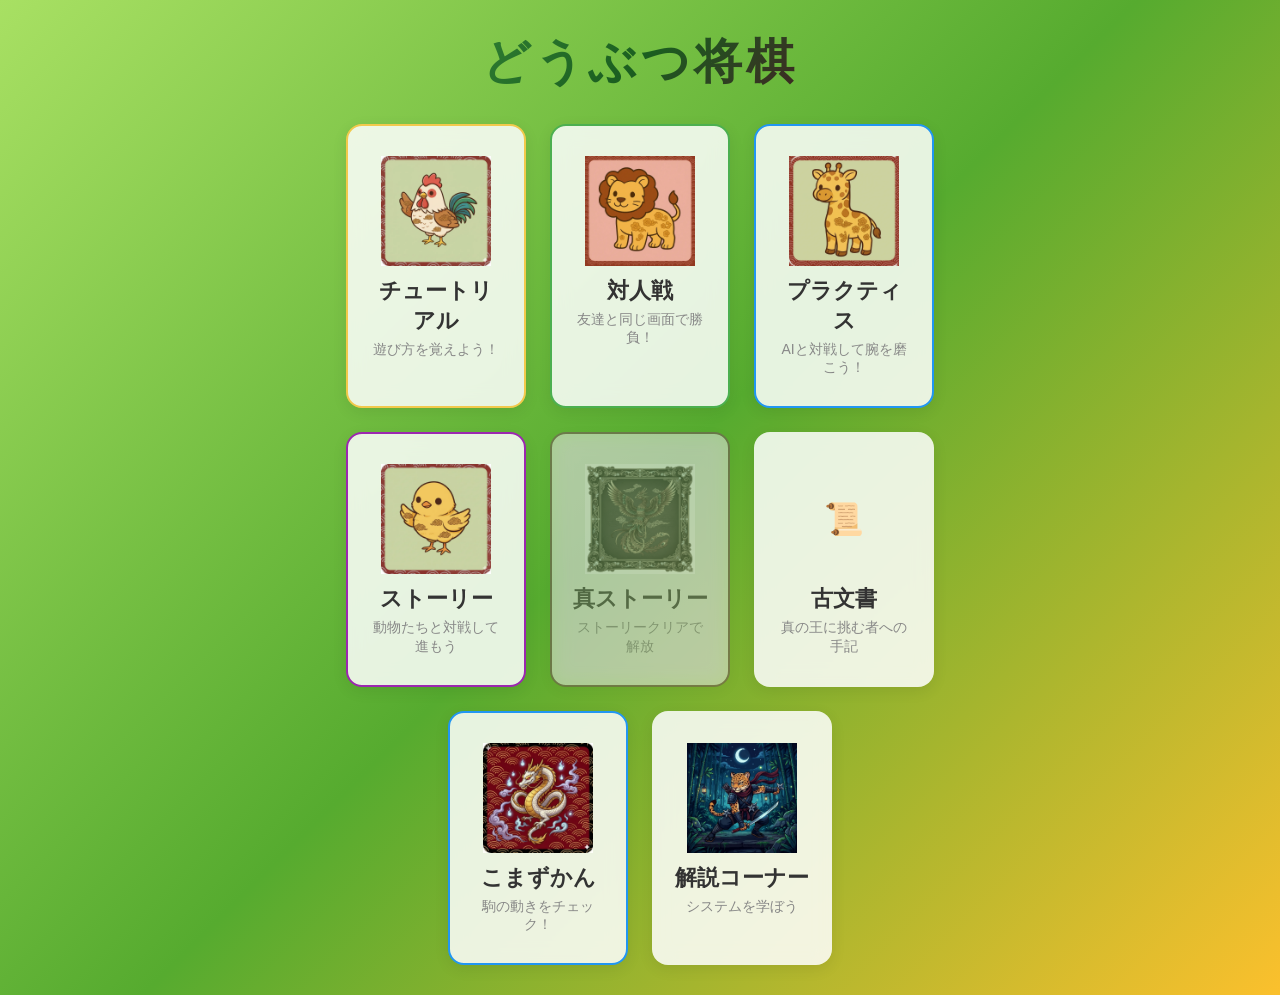
==== commit 6cae0551: "Improve mobile support, safety, and 404 handling" ====
--- a/Unity/src/DoubutuShogi.html
+++ b/Unity/src/DoubutuShogi.html
@@ -4,6 +4,9 @@
 <head>
     <meta charset="UTF-8">
     <meta name="viewport" content="width=device-width, initial-scale=1.0">
+    <meta name="description" content="チュートリアル、対人戦、AI対戦、物語を楽しめるオリジナルどうぶつ将棋です。">
+    <meta name="theme-color" content="#56ab2f">
+    <link rel="icon" href="../assets/images/lion.webp" type="image/webp">
     <title>どうぶつ将棋</title>
     <link rel="stylesheet" href="css/base.css">
     <link rel="stylesheet" href="css/title.css">
@@ -82,10 +85,6 @@
                 <div class="mode-label">解説コーナー</div>
                 <div class="mode-desc">システムを学ぼう</div>
             </div>
-        </div>
-        <div class="dev-unlock-area">
-            <span class="dev-unlock-link"
-                onclick="devUnlock()">開発者用ロック解除</span>
         </div>
     </div>
 
@@ -386,4 +385,5 @@
 </body>
 
 
-</html>+</html>
+
--- a/Unity/src/css/base.css
+++ b/Unity/src/css/base.css
@@ -7,7 +7,7 @@
     box-sizing: border-box;
 }
 
-body {
+body {
     font-family: 'Segoe UI', 'Meiryo', 'Yu Gothic', sans-serif;
     /* 森の奥行きを感じさせるグラデーション（黄緑 -> 緑 -> 黄色） */
     background: linear-gradient(135deg, #a8e063 0%, #56ab2f 50%, #fbc02d 100%);
@@ -16,5 +16,25 @@
     justify-content: center;
     align-items: center;
     overflow-x: hidden;
-    color: #2e3d23;
-}
+    color: #2e3d23;
+}
+
+button:focus-visible,
+a:focus-visible,
+[role="button"]:focus-visible,
+.mode-card:focus-visible {
+    outline: 4px solid #0d47a1;
+    outline-offset: 4px;
+}
+
+@media (prefers-reduced-motion: reduce) {
+    *,
+    *::before,
+    *::after {
+        scroll-behavior: auto !important;
+        animation-duration: 0.01ms !important;
+        animation-iteration-count: 1 !important;
+        transition-duration: 0.01ms !important;
+    }
+}
+
--- a/Unity/src/css/title.css
+++ b/Unity/src/css/title.css
@@ -148,7 +148,7 @@
 }
 
 /* --- Mode Button --- */
-.mode-btn {
+.mode-btn {
     padding: 15px 30px;
     font-size: 20px;
     font-weight: 600;
@@ -156,10 +156,37 @@
     border-radius: 8px;
     cursor: pointer;
     color: white;
-    transition: all 0.2s ease;
-}
+    transition: all 0.2s ease;
+}
+
+@media (max-width: 480px) {
+    .title-screen {
+        padding: 22px 14px;
+    }
+
+    .title-title {
+        margin-bottom: 22px;
+        font-size: 34px;
+        letter-spacing: 2px;
+        text-align: center;
+    }
+
+    .modes-container {
+        gap: 14px;
+    }
+
+    .mode-card {
+        width: min(100%, 280px);
+        padding: 22px 16px;
+    }
+
+    .level-btn {
+        width: min(100%, 300px);
+    }
+}
 
 .mode-btn:hover {
     opacity: 0.9;
     transform: scale(1.02);
 }
+
--- a/Unity/src/css/game.css
+++ b/Unity/src/css/game.css
@@ -248,3 +248,44 @@
         justify-content: center;
     }
 }
+
+@media (max-width: 480px) {
+    .game-container {
+        padding: 6px;
+    }
+
+    .main-layout {
+        gap: 12px;
+    }
+
+    .board {
+        grid-template-columns: repeat(3, clamp(74px, 26vw, 100px));
+        grid-template-rows: repeat(4, clamp(74px, 26vw, 100px));
+        gap: 2px;
+        padding: 4px;
+        border-width: 4px;
+    }
+
+    .cell {
+        width: clamp(74px, 26vw, 100px);
+        height: clamp(74px, 26vw, 100px);
+    }
+
+    .cell img {
+        width: clamp(64px, 22vw, 88px) !important;
+        height: clamp(64px, 22vw, 88px) !important;
+    }
+
+    .turn-display {
+        width: 100%;
+        min-width: 0;
+        padding: 6px 8px;
+        font-size: 18px;
+    }
+
+    .side-panel {
+        min-width: 0;
+        width: 100%;
+    }
+}
+
--- a/Unity/src/css/layout.css
+++ b/Unity/src/css/layout.css
@@ -404,16 +404,4 @@
     font-weight: 700;
     cursor: pointer;
 }
-
-/* --- Dev Unlock --- */
-.dev-unlock-area {
-    text-align: center;
-    margin-top: 15px;
-}
-
-.dev-unlock-link {
-    font-size: 12px;
-    color: #aaa;
-    cursor: pointer;
-    text-decoration: underline;
-}
+
